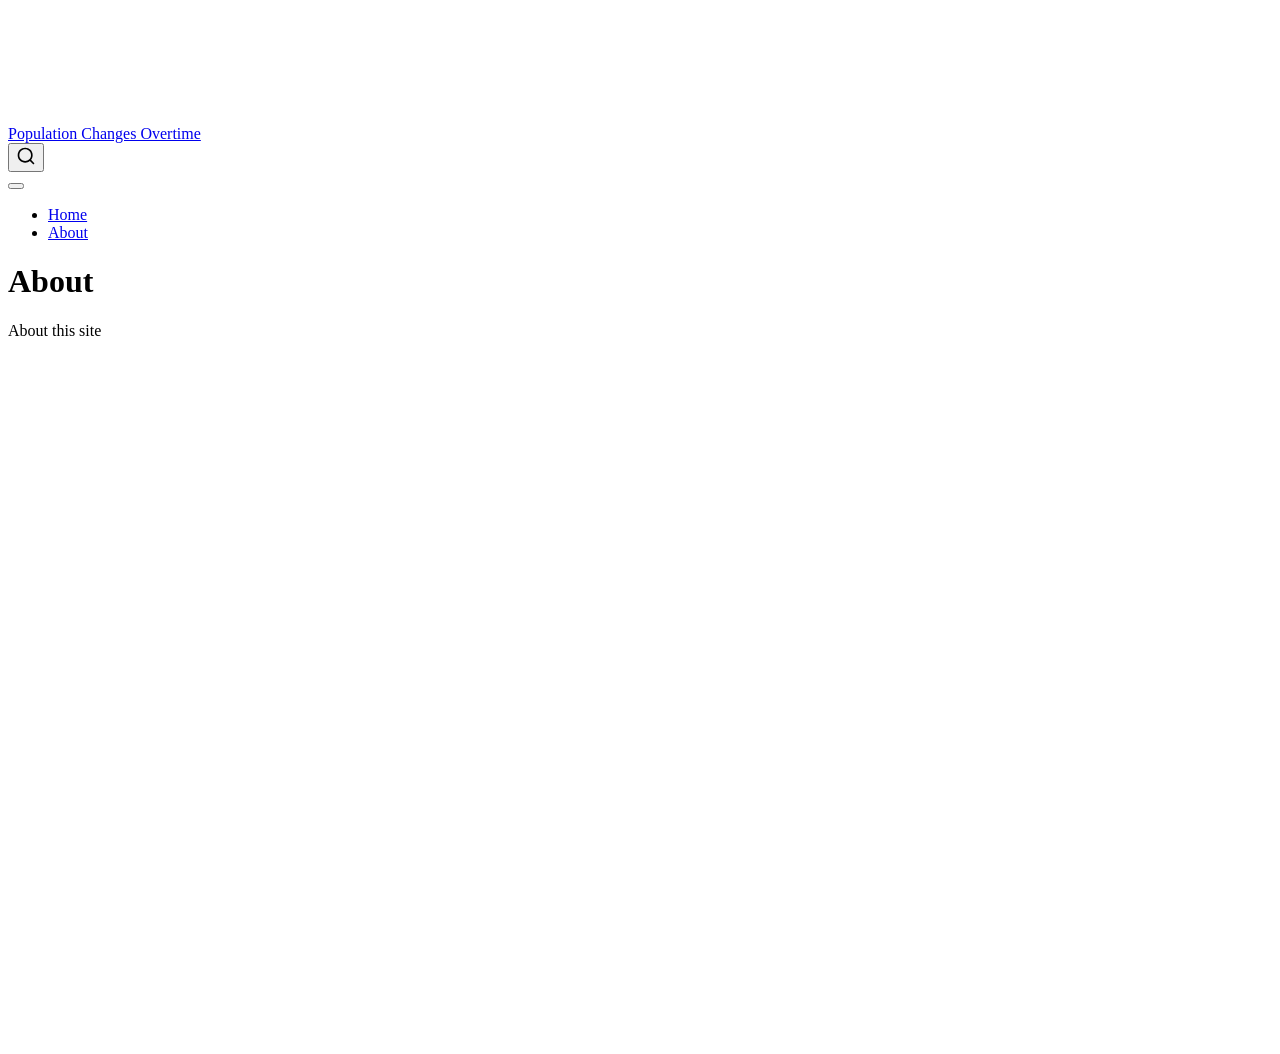
==== about.html @ b0b2dda7 "Built site for gh-pages" ====
<!DOCTYPE html>
<html xmlns="http://www.w3.org/1999/xhtml" lang="en" xml:lang="en"><head>

<meta charset="utf-8">
<meta name="generator" content="quarto-1.10.19">

<meta name="viewport" content="width=device-width, initial-scale=1.0, user-scalable=yes">


<title>About – Population Changes Overtime</title>
<style>
/* Default styles provided by pandoc.
** See https://pandoc.org/MANUAL.html#variables-for-html for config info.
*/
span.smallcaps{font-variant: small-caps;}
div.columns{display: flex; gap: 1.5em;}
div.column{flex: auto;}
@media screen {
div.columns{gap: min(4vw, 1.5em);}
div.column{overflow-x: auto;}
}
div.hanging-indent{margin-left: 1.5em; text-indent: -1.5em;}
ul.task-list{list-style: none;}
ul.task-list li input[type="checkbox"] {
  width: 0.8em;
  margin: 0 0.8em 0.2em -1em; /* quarto-specific, see https://github.com/quarto-dev/quarto-cli/issues/4556 */ 
  vertical-align: middle;
}
</style>


<script src="site_libs/quarto-nav/quarto-nav.js"></script>
<script src="site_libs/quarto-nav/headroom.min.js"></script>
<script src="site_libs/clipboard/clipboard.min.js"></script>
<script src="site_libs/quarto-search/autocomplete.umd.js"></script>
<script src="site_libs/quarto-search/fuse.min.js"></script>
<script src="site_libs/quarto-search/quarto-search.js"></script>
<meta name="quarto:offset" content="./">
<script src="site_libs/quarto-html/quarto.js" type="module"></script>
<script src="site_libs/quarto-html/tabsets/tabsets.js" type="module"></script>
<script src="site_libs/quarto-html/popper.min.js"></script>
<script src="site_libs/quarto-html/tippy.umd.min.js"></script>
<script src="site_libs/quarto-html/anchor.min.js"></script>
<link href="site_libs/quarto-html/tippy.css" rel="stylesheet">
<link href="site_libs/quarto-html/quarto-syntax-highlighting-bf27225e3a48a9273f3daa8f8e829971.css" rel="stylesheet" id="quarto-text-highlighting-styles">
<script src="site_libs/bootstrap/bootstrap.min.js"></script>
<link href="site_libs/bootstrap/bootstrap-icons.css" rel="stylesheet">
<link href="site_libs/bootstrap/bootstrap-22ddd0bc8811bb05b22c9f1af5ad3da3.min.css" rel="stylesheet" append-hash="true" id="quarto-bootstrap" data-mode="light">
<script id="quarto-search-options" type="application/json">{
  "location": "navbar",
  "copy-button": false,
  "collapse-after": 3,
  "panel-placement": "end",
  "type": "overlay",
  "limit": 50,
  "keyboard-shortcut": [
    "f",
    "/",
    "s"
  ],
  "show-item-context": false,
  "language": {
    "search-no-results-text": "No results",
    "search-matching-documents-text": "matching documents",
    "search-copy-link-title": "Copy link to search",
    "search-hide-matches-text": "Hide additional matches",
    "search-more-match-text": "more match in this document",
    "search-more-matches-text": "more matches in this document",
    "search-clear-button-title": "Clear",
    "search-text-placeholder": "",
    "search-detached-cancel-button-title": "Cancel",
    "search-submit-button-title": "Submit",
    "search-label": "Search"
  }
}</script>


<link rel="stylesheet" href="styles.css">
</head>

<body class="nav-fixed quarto-light">

<div id="quarto-search-results"></div>
  <header id="quarto-header" class="headroom fixed-top">
    <nav class="navbar navbar-expand-lg " data-bs-theme="dark">
      <div class="navbar-container container-fluid">
      <div class="navbar-brand-container mx-auto">
    <a class="navbar-brand" href="./index.html">
    <span class="navbar-title">Population Changes Overtime</span>
    </a>
  </div>
            <div id="quarto-search" class="" title="Search"></div>
          <button class="navbar-toggler" type="button" data-bs-toggle="collapse" data-bs-target="#navbarCollapse" aria-controls="navbarCollapse" role="menu" aria-expanded="false" aria-label="Toggle navigation" onclick="if (window.quartoToggleHeadroom) { window.quartoToggleHeadroom(); }">
  <span class="navbar-toggler-icon"></span>
</button>
          <div class="collapse navbar-collapse" id="navbarCollapse">
            <ul class="navbar-nav navbar-nav-scroll me-auto">
  <li class="nav-item">
    <a class="nav-link" href="./index.html"> 
<span class="menu-text">Home</span></a>
  </li>  
  <li class="nav-item">
    <a class="nav-link active" href="./about.html" aria-current="page"> 
<span class="menu-text">About</span></a>
  </li>  
</ul>
          </div> <!-- /navcollapse -->
            <div class="quarto-navbar-tools">
</div>
      </div> <!-- /container-fluid -->
    </nav>
</header>
<!-- content -->
<div id="quarto-content" class="quarto-container page-columns page-rows-contents page-layout-article page-navbar">
<!-- sidebar -->
<!-- margin-sidebar -->
    <div id="quarto-margin-sidebar" class="sidebar margin-sidebar zindex-bottom">
        
    </div>
<!-- main -->
<main class="content" id="quarto-document-content">

<header id="title-block-header" class="quarto-title-block default">
<div class="quarto-title">
<h1 class="title">About</h1>
</div>



<div class="quarto-title-meta">

    
  
    
  </div>
  


</header>


<p>About this site</p>



</main> <!-- /main -->
<script id="quarto-html-after-body" type="application/javascript">
  window.document.addEventListener("DOMContentLoaded", function (event) {
    const icon = "";
    const anchorJS = new window.AnchorJS();
    anchorJS.options = {
      placement: 'right',
      icon: icon
    };
    anchorJS.add('.anchored');
    const isCodeAnnotation = (el) => {
      for (const clz of el.classList) {
        if (clz.startsWith('code-annotation-')) {                     
          return true;
        }
      }
      return false;
    }
    const onCopySuccess = function(e) {
      // button target
      const button = e.trigger;
      // don't keep focus
      button.blur();
      // flash "checked"
      button.classList.add('code-copy-button-checked');
      var currentTitle = button.getAttribute("title");
      button.setAttribute("title", "Copied!");
      let tooltip;
      if (window.bootstrap) {
        button.setAttribute("data-bs-toggle", "tooltip");
        button.setAttribute("data-bs-placement", "left");
        button.setAttribute("data-bs-title", "Copied!");
        tooltip = new bootstrap.Tooltip(button, 
          { trigger: "manual", 
            customClass: "code-copy-button-tooltip",
            offset: [0, -8]});
        tooltip.show();    
      }
      setTimeout(function() {
        if (tooltip) {
          tooltip.hide();
          button.removeAttribute("data-bs-title");
          button.removeAttribute("data-bs-toggle");
          button.removeAttribute("data-bs-placement");
        }
        button.setAttribute("title", currentTitle);
        button.classList.remove('code-copy-button-checked');
      }, 1000);
      // clear code selection
      e.clearSelection();
    }
    const getTextToCopy = function(trigger) {
      const outerScaffold = trigger.parentElement.cloneNode(true);
      const codeEl = outerScaffold.querySelector('code');
      for (const childEl of codeEl.children) {
        if (isCodeAnnotation(childEl)) {
          childEl.remove();
        }
      }
      return codeEl.innerText;
    }
    const clipboard = new window.ClipboardJS('.code-copy-button:not([data-in-quarto-modal])', {
      text: getTextToCopy
    });
    clipboard.on('success', onCopySuccess);
    if (window.document.getElementById('quarto-embedded-source-code-modal')) {
      const clipboardModal = new window.ClipboardJS('.code-copy-button[data-in-quarto-modal]', {
        text: getTextToCopy,
        container: window.document.getElementById('quarto-embedded-source-code-modal')
      });
      clipboardModal.on('success', onCopySuccess);
    }
      var localhostRegex = new RegExp(/^(?:http|https):\/\/localhost\:?[0-9]*\//);
      var mailtoRegex = new RegExp(/^mailto:/);
        var filterRegex = new RegExp('/' + window.location.host + '/');
      var isInternal = (href) => {
          return filterRegex.test(href) || localhostRegex.test(href) || mailtoRegex.test(href);
      }
      // Inspect non-navigation links and adorn them if external
     var links = window.document.querySelectorAll('a[href]:not(.nav-link):not(.navbar-brand):not(.toc-action):not(.sidebar-link):not(.sidebar-item-toggle):not(.pagination-link):not(.no-external):not([aria-hidden]):not(.dropdown-item):not(.quarto-navigation-tool):not(.about-link)');
      for (var i=0; i<links.length; i++) {
        const link = links[i];
        if (!isInternal(link.href)) {
          // undo the damage that might have been done by quarto-nav.js in the case of
          // links that we want to consider external
          if (link.dataset.originalHref !== undefined) {
            link.href = link.dataset.originalHref;
          }
        }
      }
    function tippyHover(el, contentFn, onTriggerFn, onUntriggerFn) {
      const config = {
        allowHTML: true,
        maxWidth: 500,
        delay: 100,
        arrow: false,
        appendTo: function(el) {
            return el.parentElement;
        },
        interactive: true,
        interactiveBorder: 10,
        theme: 'quarto',
        placement: 'bottom-start',
      };
      if (contentFn) {
        config.content = contentFn;
      }
      if (onTriggerFn) {
        config.onTrigger = onTriggerFn;
      }
      if (onUntriggerFn) {
        config.onUntrigger = onUntriggerFn;
      }
      window.tippy(el, config); 
    }
    const noterefs = window.document.querySelectorAll('a[role="doc-noteref"]');
    for (var i=0; i<noterefs.length; i++) {
      const ref = noterefs[i];
      tippyHover(ref, function() {
        // use id or data attribute instead here
        let href = ref.getAttribute('data-footnote-href') || ref.getAttribute('href');
        try { href = new URL(href).hash; } catch {}
        const id = href.replace(/^#\/?/, "");
        const note = window.document.getElementById(id);
        if (note) {
          return note.innerHTML;
        } else {
          return "";
        }
      });
    }
    const xrefs = window.document.querySelectorAll('a.quarto-xref');
    const processXRef = (id, note) => {
      // Strip column container classes
      const stripColumnClz = (el) => {
        el.classList.remove("page-full", "page-columns");
        if (el.children) {
          for (const child of el.children) {
            stripColumnClz(child);
          }
        }
      }
      stripColumnClz(note)
      if (id === null || id.startsWith('sec-')) {
        // Special case sections, only their first couple elements
        const container = document.createElement("div");
        if (note.children && note.children.length > 2) {
          container.appendChild(note.children[0].cloneNode(true));
          for (let i = 1; i < note.children.length; i++) {
            const child = note.children[i];
            if (child.tagName === "P" && child.innerText === "") {
              continue;
            } else {
              container.appendChild(child.cloneNode(true));
              break;
            }
          }
          if (window.Quarto?.typesetMath) {
            window.Quarto.typesetMath(container);
          }
          return container.innerHTML
        } else {
          if (window.Quarto?.typesetMath) {
            window.Quarto.typesetMath(note);
          }
          return note.innerHTML;
        }
      } else {
        // Remove any anchor links if they are present
        const anchorLink = note.querySelector('a.anchorjs-link');
        if (anchorLink) {
          anchorLink.remove();
        }
        if (window.Quarto?.typesetMath) {
          window.Quarto.typesetMath(note);
        }
        if (note.classList.contains("callout")) {
          return note.outerHTML;
        } else {
          return note.innerHTML;
        }
      }
    }
    for (var i=0; i<xrefs.length; i++) {
      const xref = xrefs[i];
      tippyHover(xref, undefined, function(instance) {
        instance.disable();
        let url = xref.getAttribute('href');
        let hash = undefined; 
        if (url.startsWith('#')) {
          hash = url;
        } else {
          try { hash = new URL(url).hash; } catch {}
        }
        if (hash) {
          const id = hash.replace(/^#\/?/, "");
          const note = window.document.getElementById(id);
          if (note !== null) {
            try {
              const html = processXRef(id, note.cloneNode(true));
              instance.setContent(html);
            } finally {
              instance.enable();
              instance.show();
            }
          } else {
            // See if we can fetch this
            fetch(url.split('#')[0])
            .then(res => res.text())
            .then(html => {
              const parser = new DOMParser();
              const htmlDoc = parser.parseFromString(html, "text/html");
              const note = htmlDoc.getElementById(id);
              if (note !== null) {
                const html = processXRef(id, note);
                instance.setContent(html);
              } 
            }).finally(() => {
              instance.enable();
              instance.show();
            });
          }
        } else {
          // See if we can fetch a full url (with no hash to target)
          // This is a special case and we should probably do some content thinning / targeting
          fetch(url)
          .then(res => res.text())
          .then(html => {
            const parser = new DOMParser();
            const htmlDoc = parser.parseFromString(html, "text/html");
            const note = htmlDoc.querySelector('main.content');
            if (note !== null) {
              // This should only happen for chapter cross references
              // (since there is no id in the URL)
              // remove the first header
              if (note.children.length > 0 && note.children[0].tagName === "HEADER") {
                note.children[0].remove();
              }
              const html = processXRef(null, note);
              instance.setContent(html);
            } 
          }).finally(() => {
            instance.enable();
            instance.show();
          });
        }
      }, function(instance) {
      });
    }
        let selectedAnnoteEl;
        const selectorForAnnotation = ( cell, annotation) => {
          let cellAttr = 'data-code-cell="' + cell + '"';
          let lineAttr = 'data-code-annotation="' +  annotation + '"';
          const selector = 'span[' + cellAttr + '][' + lineAttr + ']';
          return selector;
        }
        const selectCodeLines = (annoteEl) => {
          const doc = window.document;
          const targetCell = annoteEl.getAttribute("data-target-cell");
          const targetAnnotation = annoteEl.getAttribute("data-target-annotation");
          const annoteSpan = window.document.querySelector(selectorForAnnotation(targetCell, targetAnnotation));
          const lines = annoteSpan.getAttribute("data-code-lines").split(",");
          const lineIds = lines.map((line) => {
            return targetCell + "-" + line;
          })
          let top = null;
          let height = null;
          let parent = null;
          if (lineIds.length > 0) {
              //compute the position of the single el (top and bottom and make a div)
              const el = window.document.getElementById(lineIds[0]);
              top = el.offsetTop;
              height = el.offsetHeight;
              parent = el.parentElement.parentElement;
            if (lineIds.length > 1) {
              const lastEl = window.document.getElementById(lineIds[lineIds.length - 1]);
              const bottom = lastEl.offsetTop + lastEl.offsetHeight;
              height = bottom - top;
            }
            if (top !== null && height !== null && parent !== null) {
              // cook up a div (if necessary) and position it 
              let div = window.document.getElementById("code-annotation-line-highlight");
              if (div === null) {
                div = window.document.createElement("div");
                div.setAttribute("id", "code-annotation-line-highlight");
                div.style.position = 'absolute';
                parent.appendChild(div);
              }
              div.style.top = top - 2 + "px";
              div.style.height = height + 4 + "px";
              div.style.left = 0;
              let gutterDiv = window.document.getElementById("code-annotation-line-highlight-gutter");
              if (gutterDiv === null) {
                gutterDiv = window.document.createElement("div");
                gutterDiv.setAttribute("id", "code-annotation-line-highlight-gutter");
                gutterDiv.style.position = 'absolute';
                const codeCell = window.document.getElementById(targetCell);
                const gutter = codeCell.querySelector('.code-annotation-gutter');
                gutter.appendChild(gutterDiv);
              }
              gutterDiv.style.top = top - 2 + "px";
              gutterDiv.style.height = height + 4 + "px";
            }
            selectedAnnoteEl = annoteEl;
          }
        };
        const unselectCodeLines = () => {
          const elementsIds = ["code-annotation-line-highlight", "code-annotation-line-highlight-gutter"];
          elementsIds.forEach((elId) => {
            const div = window.document.getElementById(elId);
            if (div) {
              div.remove();
            }
          });
          selectedAnnoteEl = undefined;
        };
          // Handle positioning of the toggle
      window.addEventListener(
        "resize",
        throttle(() => {
          elRect = undefined;
          if (selectedAnnoteEl) {
            selectCodeLines(selectedAnnoteEl);
          }
        }, 10)
      );
      function throttle(fn, ms) {
      let throttle = false;
      let timer;
        return (...args) => {
          if(!throttle) { // first call gets through
              fn.apply(this, args);
              throttle = true;
          } else { // all the others get throttled
              if(timer) clearTimeout(timer); // cancel #2
              timer = setTimeout(() => {
                fn.apply(this, args);
                timer = throttle = false;
              }, ms);
          }
        };
      }
        // Attach click handler to the DT
        const annoteDls = window.document.querySelectorAll('dt[data-target-cell]');
        for (const annoteDlNode of annoteDls) {
          annoteDlNode.addEventListener('click', (event) => {
            const clickedEl = event.target;
            if (clickedEl !== selectedAnnoteEl) {
              unselectCodeLines();
              const activeEl = window.document.querySelector('dt[data-target-cell].code-annotation-active');
              if (activeEl) {
                activeEl.classList.remove('code-annotation-active');
              }
              selectCodeLines(clickedEl);
              clickedEl.classList.add('code-annotation-active');
            } else {
              // Unselect the line
              unselectCodeLines();
              clickedEl.classList.remove('code-annotation-active');
            }
          });
        }
    const findCites = (el) => {
      const parentEl = el.parentElement;
      if (parentEl) {
        const cites = parentEl.dataset.cites;
        if (cites) {
          return {
            el,
            cites: cites.split(' ')
          };
        } else {
          return findCites(el.parentElement)
        }
      } else {
        return undefined;
      }
    };
    var bibliorefs = window.document.querySelectorAll('a[role="doc-biblioref"]');
    for (var i=0; i<bibliorefs.length; i++) {
      const ref = bibliorefs[i];
      const citeInfo = findCites(ref);
      if (citeInfo) {
        tippyHover(citeInfo.el, function() {
          var popup = window.document.createElement('div');
          citeInfo.cites.forEach(function(cite) {
            var citeDiv = window.document.createElement('div');
            citeDiv.classList.add('hanging-indent');
            citeDiv.classList.add('csl-entry');
            var biblioDiv = window.document.getElementById('ref-' + cite);
            if (biblioDiv) {
              citeDiv.innerHTML = biblioDiv.innerHTML;
            }
            popup.appendChild(citeDiv);
          });
          return popup.innerHTML;
        });
      }
    }
  });
  </script>
</div> <!-- /content -->




</body></html>
---- site_libs/quarto-html/tippy.css ----
.tippy-box[data-animation=fade][data-state=hidden]{opacity:0}[data-tippy-root]{max-width:calc(100vw - 10px)}.tippy-box{position:relative;background-color:#333;color:#fff;border-radius:4px;font-size:14px;line-height:1.4;white-space:normal;outline:0;transition-property:transform,visibility,opacity}.tippy-box[data-placement^=top]>.tippy-arrow{bottom:0}.tippy-box[data-placement^=top]>.tippy-arrow:before{bottom:-7px;left:0;border-width:8px 8px 0;border-top-color:initial;transform-origin:center top}.tippy-box[data-placement^=bottom]>.tippy-arrow{top:0}.tippy-box[data-placement^=bottom]>.tippy-arrow:before{top:-7px;left:0;border-width:0 8px 8px;border-bottom-color:initial;transform-origin:center bottom}.tippy-box[data-placement^=left]>.tippy-arrow{right:0}.tippy-box[data-placement^=left]>.tippy-arrow:before{border-width:8px 0 8px 8px;border-left-color:initial;right:-7px;transform-origin:center left}.tippy-box[data-placement^=right]>.tippy-arrow{left:0}.tippy-box[data-placement^=right]>.tippy-arrow:before{left:-7px;border-width:8px 8px 8px 0;border-right-color:initial;transform-origin:center right}.tippy-box[data-inertia][data-state=visible]{transition-timing-function:cubic-bezier(.54,1.5,.38,1.11)}.tippy-arrow{width:16px;height:16px;color:#333}.tippy-arrow:before{content:"";position:absolute;border-color:transparent;border-style:solid}.tippy-content{position:relative;padding:5px 9px;z-index:1}
---- site_libs/quarto-html/quarto-syntax-highlighting-bf27225e3a48a9273f3daa8f8e829971.css ----
/* quarto syntax highlight colors */
:root {
  --quarto-hl-ot-color: #003B4F;
  --quarto-hl-at-color: #657422;
  --quarto-hl-ss-color: #20794D;
  --quarto-hl-an-color: #5E5E5E;
  --quarto-hl-fu-color: #4758AB;
  --quarto-hl-st-color: #20794D;
  --quarto-hl-cf-color: #003B4F;
  --quarto-hl-op-color: #5E5E5E;
  --quarto-hl-er-color: #AD0000;
  --quarto-hl-bn-color: #AD0000;
  --quarto-hl-al-color: #AD0000;
  --quarto-hl-va-color: #111111;
  --quarto-hl-bu-color: inherit;
  --quarto-hl-ex-color: inherit;
  --quarto-hl-pp-color: #AD0000;
  --quarto-hl-in-color: #5E5E5E;
  --quarto-hl-vs-color: #20794D;
  --quarto-hl-wa-color: #5E5E5E;
  --quarto-hl-do-color: #5E5E5E;
  --quarto-hl-im-color: #00769E;
  --quarto-hl-ch-color: #20794D;
  --quarto-hl-dt-color: #AD0000;
  --quarto-hl-fl-color: #AD0000;
  --quarto-hl-co-color: #5E5E5E;
  --quarto-hl-cv-color: #5E5E5E;
  --quarto-hl-cn-color: #8f5902;
  --quarto-hl-sc-color: #5E5E5E;
  --quarto-hl-dv-color: #AD0000;
  --quarto-hl-kw-color: #003B4F;
}

/* other quarto variables */
:root {
  --quarto-font-monospace: SFMono-Regular, Menlo, Monaco, Consolas, "Liberation Mono", "Courier New", monospace;
}

/* syntax highlight based on Pandoc's rules */
pre > code.sourceCode > span {
  color: #003B4F;
}

code.sourceCode > span {
  color: #003B4F;
}

div.sourceCode,
div.sourceCode pre.sourceCode {
  color: #003B4F;
}

/* Normal */
code span {
  color: #003B4F;
}

/* Alert */
code span.al {
  color: #AD0000;
  font-style: inherit;
}

/* Annotation */
code span.an {
  color: #5E5E5E;
  font-style: inherit;
}

/* Attribute */
code span.at {
  color: #657422;
  font-style: inherit;
}

/* BaseN */
code span.bn {
  color: #AD0000;
  font-style: inherit;
}

/* BuiltIn */
code span.bu {
  font-style: inherit;
}

/* ControlFlow */
code span.cf {
  color: #003B4F;
  font-weight: bold;
  font-style: inherit;
}

/* Char */
code span.ch {
  color: #20794D;
  font-style: inherit;
}

/* Constant */
code span.cn {
  color: #8f5902;
  font-style: inherit;
}

/* Comment */
code span.co {
  color: #5E5E5E;
  font-style: inherit;
}

/* CommentVar */
code span.cv {
  color: #5E5E5E;
  font-style: italic;
}

/* Documentation */
code span.do {
  color: #5E5E5E;
  font-style: italic;
}

/* DataType */
code span.dt {
  color: #AD0000;
  font-style: inherit;
}

/* DecVal */
code span.dv {
  color: #AD0000;
  font-style: inherit;
}

/* Error */
code span.er {
  color: #AD0000;
  font-style: inherit;
}

/* Extension */
code span.ex {
  font-style: inherit;
}

/* Float */
code span.fl {
  color: #AD0000;
  font-style: inherit;
}

/* Function */
code span.fu {
  color: #4758AB;
  font-style: inherit;
}

/* Import */
code span.im {
  color: #00769E;
  font-style: inherit;
}

/* Information */
code span.in {
  color: #5E5E5E;
  font-style: inherit;
}

/* Keyword */
code span.kw {
  color: #003B4F;
  font-weight: bold;
  font-style: inherit;
}

/* Operator */
code span.op {
  color: #5E5E5E;
  font-style: inherit;
}

/* Other */
code span.ot {
  color: #003B4F;
  font-style: inherit;
}

/* Preprocessor */
code span.pp {
  color: #AD0000;
  font-style: inherit;
}

/* SpecialChar */
code span.sc {
  color: #5E5E5E;
  font-style: inherit;
}

/* SpecialString */
code span.ss {
  color: #20794D;
  font-style: inherit;
}

/* String */
code span.st {
  color: #20794D;
  font-style: inherit;
}

/* Variable */
code span.va {
  color: #111111;
  font-style: inherit;
}

/* VerbatimString */
code span.vs {
  color: #20794D;
  font-style: inherit;
}

/* Warning */
code span.wa {
  color: #5E5E5E;
  font-style: italic;
}

.prevent-inlining {
  content: "</";
}

/*# sourceMappingURL=8be38f48d34c45af72792cbd699585e7.css.map */
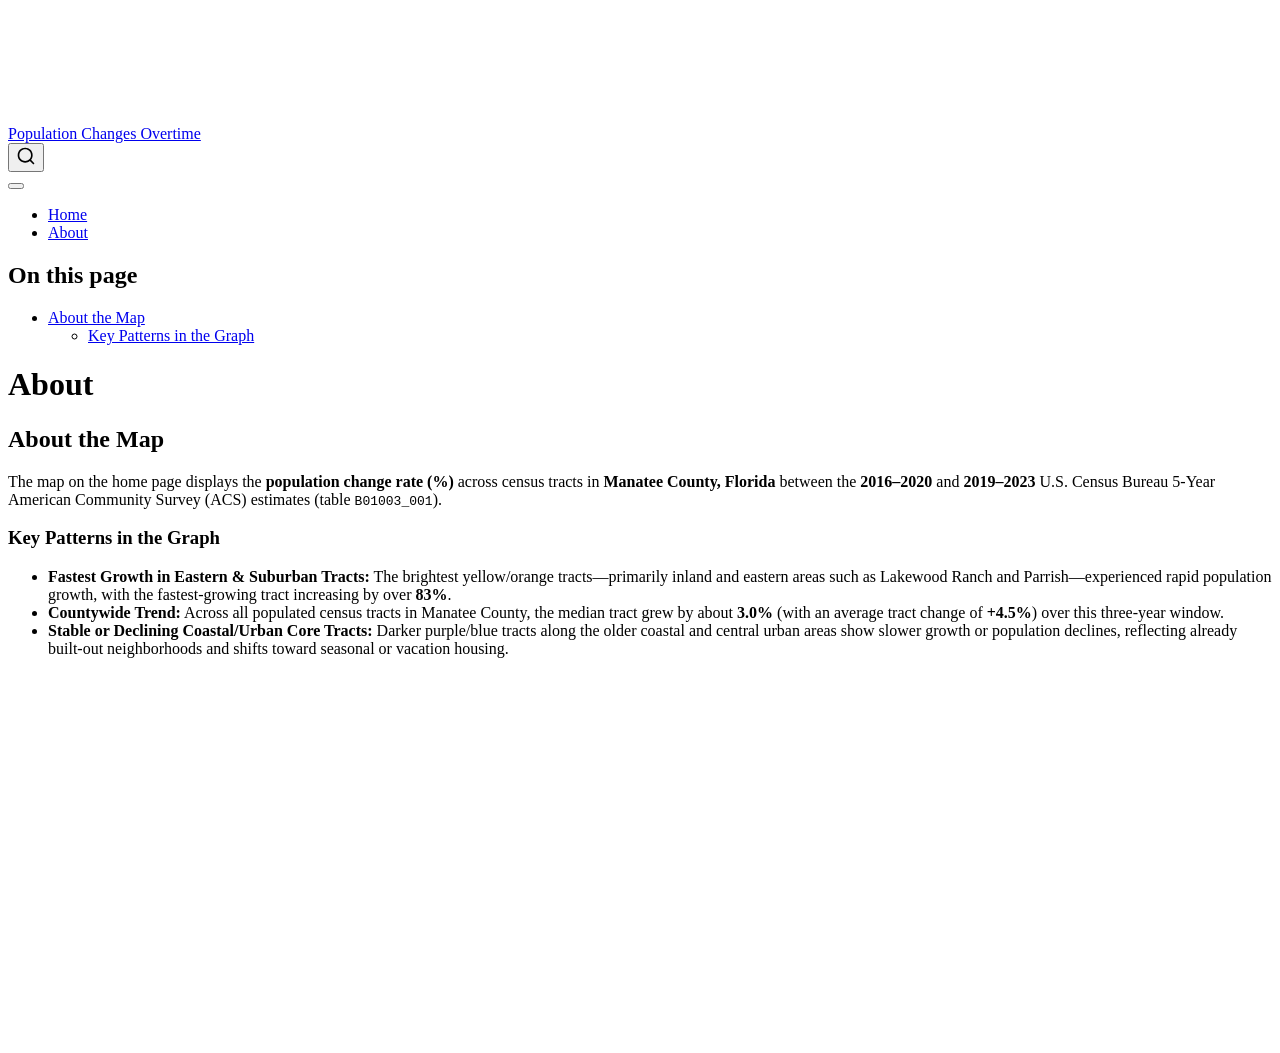
==== commit d21c9456: "Built site for gh-pages" ====
--- a/about.html
+++ b/about.html
@@ -114,8 +114,17 @@
 <div id="quarto-content" class="quarto-container page-columns page-rows-contents page-layout-article page-navbar">
 <!-- sidebar -->
 <!-- margin-sidebar -->
-    <div id="quarto-margin-sidebar" class="sidebar margin-sidebar zindex-bottom">
-        
+    <div id="quarto-margin-sidebar" class="sidebar margin-sidebar">
+        <nav id="TOC" role="doc-toc" class="toc-active">
+    <h2 id="toc-title">On this page</h2>
+   
+  <ul>
+  <li><a href="#about-the-map" id="toc-about-the-map" class="nav-link active" data-scroll-target="#about-the-map">About the Map</a>
+  <ul class="collapse">
+  <li><a href="#key-patterns-in-the-graph" id="toc-key-patterns-in-the-graph" class="nav-link" data-scroll-target="#key-patterns-in-the-graph">Key Patterns in the Graph</a></li>
+  </ul></li>
+  </ul>
+</nav>
     </div>
 <!-- main -->
 <main class="content" id="quarto-document-content">
@@ -139,9 +148,20 @@
 </header>
 
 
-<p>About this site</p>
-
-
+<section id="about-the-map" class="level2">
+<h2 class="anchored" data-anchor-id="about-the-map">About the Map</h2>
+<p>The map on the home page displays the <strong>population change rate (%)</strong> across census tracts in <strong>Manatee County, Florida</strong> between the <strong>2016–2020</strong> and <strong>2019–2023</strong> U.S. Census Bureau 5-Year American Community Survey (ACS) estimates (table <code>B01003_001</code>).</p>
+<section id="key-patterns-in-the-graph" class="level3">
+<h3 class="anchored" data-anchor-id="key-patterns-in-the-graph">Key Patterns in the Graph</h3>
+<ul>
+<li><strong>Fastest Growth in Eastern &amp; Suburban Tracts:</strong> The brightest yellow/orange tracts—primarily inland and eastern areas such as Lakewood Ranch and Parrish—experienced rapid population growth, with the fastest-growing tract increasing by over <strong>83%</strong>.</li>
+<li><strong>Countywide Trend:</strong> Across all populated census tracts in Manatee County, the median tract grew by about <strong>3.0%</strong> (with an average tract change of <strong>+4.5%</strong>) over this three-year window.</li>
+<li><strong>Stable or Declining Coastal/Urban Core Tracts:</strong> Darker purple/blue tracts along the older coastal and central urban areas show slower growth or population declines, reflecting already built-out neighborhoods and shifts toward seasonal or vacation housing.</li>
+</ul>
+
+
+</section>
+</section>
 
 </main> <!-- /main -->
 <script id="quarto-html-after-body" type="application/javascript">
@@ -217,7 +237,7 @@
     }
       var localhostRegex = new RegExp(/^(?:http|https):\/\/localhost\:?[0-9]*\//);
       var mailtoRegex = new RegExp(/^mailto:/);
-        var filterRegex = new RegExp('/' + window.location.host + '/');
+        var filterRegex = new RegExp("https:\/\/Gabbybee5\.github\.io\/population-census\/");
       var isInternal = (href) => {
           return filterRegex.test(href) || localhostRegex.test(href) || mailtoRegex.test(href);
       }
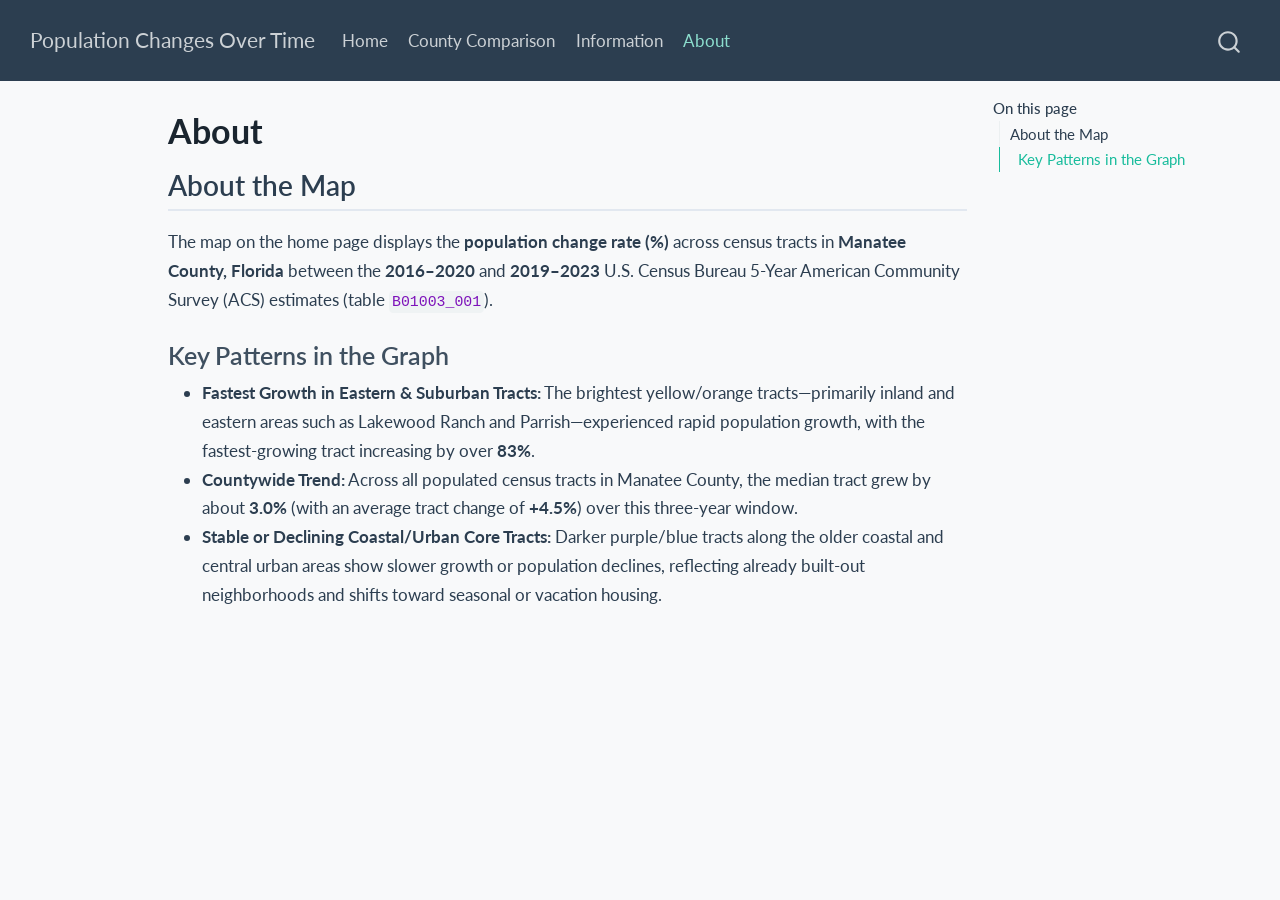
==== commit 8e74aa57: "Built site for gh-pages" ====
--- a/about.html
+++ b/about.html
@@ -7,7 +7,7 @@
 <meta name="viewport" content="width=device-width, initial-scale=1.0, user-scalable=yes">
 
 
-<title>About – Population Changes Overtime</title>
+<title>About – Population Changes Over Time</title>
 <style>
 /* Default styles provided by pandoc.
 ** See https://pandoc.org/MANUAL.html#variables-for-html for config info.
@@ -45,7 +45,7 @@
 <link href="site_libs/quarto-html/quarto-syntax-highlighting-bf27225e3a48a9273f3daa8f8e829971.css" rel="stylesheet" id="quarto-text-highlighting-styles">
 <script src="site_libs/bootstrap/bootstrap.min.js"></script>
 <link href="site_libs/bootstrap/bootstrap-icons.css" rel="stylesheet">
-<link href="site_libs/bootstrap/bootstrap-22ddd0bc8811bb05b22c9f1af5ad3da3.min.css" rel="stylesheet" append-hash="true" id="quarto-bootstrap" data-mode="light">
+<link href="site_libs/bootstrap/bootstrap-c525ae345336d65948d2a315d2ce3f47.min.css" rel="stylesheet" append-hash="true" id="quarto-bootstrap" data-mode="light">
 <script id="quarto-search-options" type="application/json">{
   "location": "navbar",
   "copy-button": false,
@@ -73,6 +73,7 @@
     "search-label": "Search"
   }
 }</script>
+<style>html{ scroll-behavior: smooth; }</style>
 
 
 <link rel="stylesheet" href="styles.css">
@@ -86,7 +87,7 @@
       <div class="navbar-container container-fluid">
       <div class="navbar-brand-container mx-auto">
     <a class="navbar-brand" href="./index.html">
-    <span class="navbar-title">Population Changes Overtime</span>
+    <span class="navbar-title">Population Changes Over Time</span>
     </a>
   </div>
             <div id="quarto-search" class="" title="Search"></div>
@@ -98,6 +99,14 @@
   <li class="nav-item">
     <a class="nav-link" href="./index.html"> 
 <span class="menu-text">Home</span></a>
+  </li>  
+  <li class="nav-item">
+    <a class="nav-link" href="./compare.html"> 
+<span class="menu-text">County Comparison</span></a>
+  </li>  
+  <li class="nav-item">
+    <a class="nav-link" href="./info.html"> 
+<span class="menu-text">Information</span></a>
   </li>  
   <li class="nav-item">
     <a class="nav-link active" href="./about.html" aria-current="page"> 
@@ -569,4 +578,5 @@
 
 
 
+<script src="site_libs/quarto-html/zenscroll-min.js"></script>
 </body></html>
--- a/styles.css
+++ b/styles.css
@@ -0,0 +1,36 @@
+/* Custom styles for a clean, modern report look */
+body {
+  background-color: #f8f9fa;
+  color: #2c3e50;
+  line-height: 1.7;
+}
+
+h1.title {
+  font-weight: 700;
+  color: #1a252f;
+  margin-bottom: 0.25rem;
+}
+
+p.subtitle {
+  color: #5a6a7e;
+  font-size: 1.15rem;
+  margin-bottom: 1.5rem;
+}
+
+h2 {
+  margin-top: 2.2rem;
+  padding-bottom: 0.4rem;
+  border-bottom: 2px solid #e2e8f0;
+  font-weight: 600;
+}
+
+/* Give interactive charts a clean card container */
+.cell-output-display {
+  background: #ffffff;
+  border: 1px solid #e2e8f0;
+  border-radius: 12px;
+  padding: 1rem;
+  box-shadow: 0 4px 12px rgba(0, 0, 0, 0.05);
+  margin: 1.25rem 0;
+}
+
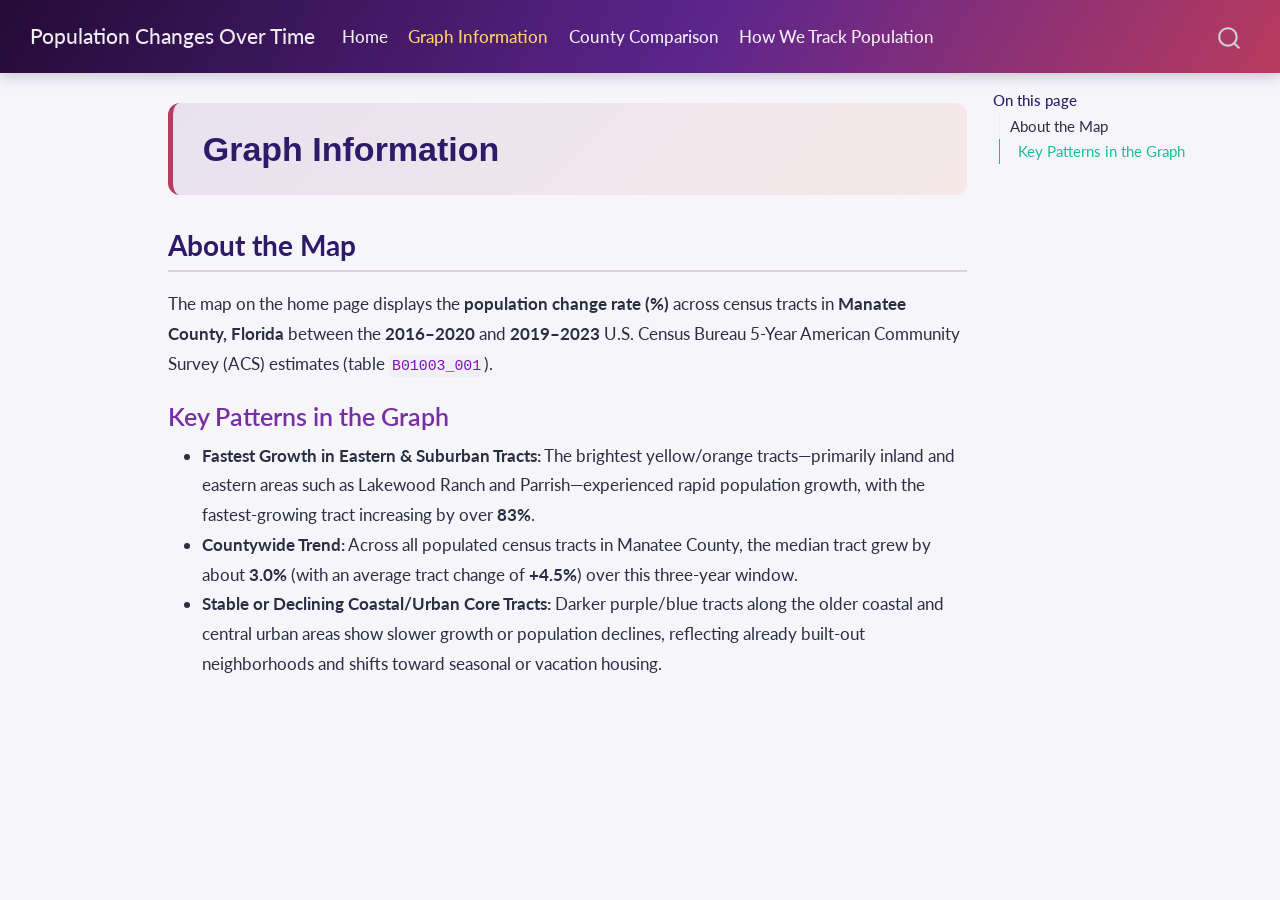
==== commit aebb7b11: "Built site for gh-pages" ====
--- a/about.html
+++ b/about.html
@@ -7,7 +7,7 @@
 <meta name="viewport" content="width=device-width, initial-scale=1.0, user-scalable=yes">
 
 
-<title>About – Population Changes Over Time</title>
+<title>Graph Information – Population Changes Over Time</title>
 <style>
 /* Default styles provided by pandoc.
 ** See https://pandoc.org/MANUAL.html#variables-for-html for config info.
@@ -101,16 +101,16 @@
 <span class="menu-text">Home</span></a>
   </li>  
   <li class="nav-item">
+    <a class="nav-link active" href="./about.html" aria-current="page"> 
+<span class="menu-text">Graph Information</span></a>
+  </li>  
+  <li class="nav-item">
     <a class="nav-link" href="./compare.html"> 
 <span class="menu-text">County Comparison</span></a>
   </li>  
   <li class="nav-item">
     <a class="nav-link" href="./info.html"> 
-<span class="menu-text">Information</span></a>
-  </li>  
-  <li class="nav-item">
-    <a class="nav-link active" href="./about.html" aria-current="page"> 
-<span class="menu-text">About</span></a>
+<span class="menu-text">How We Track Population</span></a>
   </li>  
 </ul>
           </div> <!-- /navcollapse -->
@@ -140,7 +140,7 @@
 
 <header id="title-block-header" class="quarto-title-block default">
 <div class="quarto-title">
-<h1 class="title">About</h1>
+<h1 class="title">Graph Information</h1>
 </div>
 
 
--- a/styles.css
+++ b/styles.css
@@ -1,36 +1,130 @@
-/* Custom styles for a clean, modern report look */
+/* Cohesive theme matching the Viridis 'Plasma' palette (deep indigo, magenta, warm amber) */
+:root {
+  --theme-indigo: #2d1b69;
+  --theme-purple: #6a1b9a;
+  --theme-magenta: #b83b5e;
+  --theme-amber: #f08a5d;
+  --theme-bg: #f6f5fa;
+  --theme-card: #ffffff;
+}
+
 body {
-  background-color: #f8f9fa;
-  color: #2c3e50;
-  line-height: 1.7;
+  background-color: var(--theme-bg);
+  color: #2b2d42;
+  line-height: 1.75;
+}
+
+/* Gradient Navbar matching the Plasma map scale */
+.navbar {
+  background: linear-gradient(120deg, #240b36 0%, #5c258d 55%, #b83b5e 100%) !important;
+  box-shadow: 0 3px 14px rgba(36, 11, 54, 0.22);
+  padding-top: 0.75rem;
+  padding-bottom: 0.75rem;
+}
+
+.navbar-brand,
+.navbar-nav .nav-link {
+  color: rgba(255, 255, 255, 0.92) !important;
+  font-weight: 500;
+}
+
+.navbar-nav .nav-link.active,
+.navbar-nav .nav-link:hover {
+  color: #ffd166 !important;
+}
+
+/* Page Title Banner */
+#title-block-header {
+  background: linear-gradient(135deg, rgba(92, 37, 141, 0.09) 0%, rgba(240, 138, 93, 0.12) 100%);
+  border-left: 5px solid var(--theme-magenta);
+  border-radius: 12px;
+  padding: 1.5rem 1.75rem;
+  margin-bottom: 2rem;
 }
 
 h1.title {
-  font-weight: 700;
-  color: #1a252f;
-  margin-bottom: 0.25rem;
+  font-weight: 800;
+  color: var(--theme-indigo);
+  margin-bottom: 0.3rem;
 }
 
 p.subtitle {
-  color: #5a6a7e;
-  font-size: 1.15rem;
-  margin-bottom: 1.5rem;
+  color: #555b6e;
+  font-size: 1.1rem;
+  margin-bottom: 0;
 }
 
 h2 {
   margin-top: 2.2rem;
-  padding-bottom: 0.4rem;
-  border-bottom: 2px solid #e2e8f0;
+  padding-bottom: 0.45rem;
+  color: var(--theme-indigo);
+  border-bottom: 2px solid rgba(92, 37, 141, 0.18);
+  font-weight: 700;
+}
+
+h3 {
+  color: var(--theme-purple);
+  font-weight: 600;
+  margin-top: 1.4rem;
+}
+
+/* Summary KPI Stat Grid */
+.stat-grid {
+  display: grid;
+  grid-template-columns: repeat(auto-fit, minmax(200px, 1fr));
+  gap: 1rem;
+  margin: 1.5rem 0 2rem 0;
+}
+
+.stat-card {
+  background: var(--theme-card);
+  border-radius: 12px;
+  padding: 1.2rem 1.4rem;
+  border-top: 4px solid var(--theme-magenta);
+  box-shadow: 0 4px 14px rgba(45, 27, 105, 0.07);
+  text-align: center;
+}
+
+.stat-value {
+  font-size: 1.85rem;
+  font-weight: 800;
+  background: linear-gradient(120deg, var(--theme-purple), var(--theme-magenta), #e6550d);
+  -webkit-background-clip: text;
+  -webkit-text-fill-color: transparent;
+  line-height: 1.2;
+}
+
+.stat-label {
+  font-size: 0.9rem;
+  color: #5c677d;
+  margin-top: 0.35rem;
+  font-weight: 500;
+}
+
+/* Interactive Chart Cards */
+.cell-output-display {
+  background: var(--theme-card);
+  border: 1px solid rgba(92, 37, 141, 0.14);
+  border-radius: 14px;
+  padding: 1.15rem;
+  box-shadow: 0 6px 18px rgba(45, 27, 105, 0.07);
+  margin: 1.35rem 0;
+}
+
+/* Styled Tabset Pills for County Comparison */
+.panel-tabset .nav-tabs {
+  border-bottom: 2px solid rgba(92, 37, 141, 0.15);
+  gap: 0.4rem;
+}
+
+.panel-tabset .nav-link {
+  border-radius: 8px 8px 0 0;
+  color: var(--theme-indigo);
   font-weight: 600;
 }
 
-/* Give interactive charts a clean card container */
-.cell-output-display {
-  background: #ffffff;
-  border: 1px solid #e2e8f0;
-  border-radius: 12px;
-  padding: 1rem;
-  box-shadow: 0 4px 12px rgba(0, 0, 0, 0.05);
-  margin: 1.25rem 0;
+.panel-tabset .nav-link.active {
+  background-color: var(--theme-purple) !important;
+  color: #ffffff !important;
+  border-color: var(--theme-purple) !important;
 }
-
